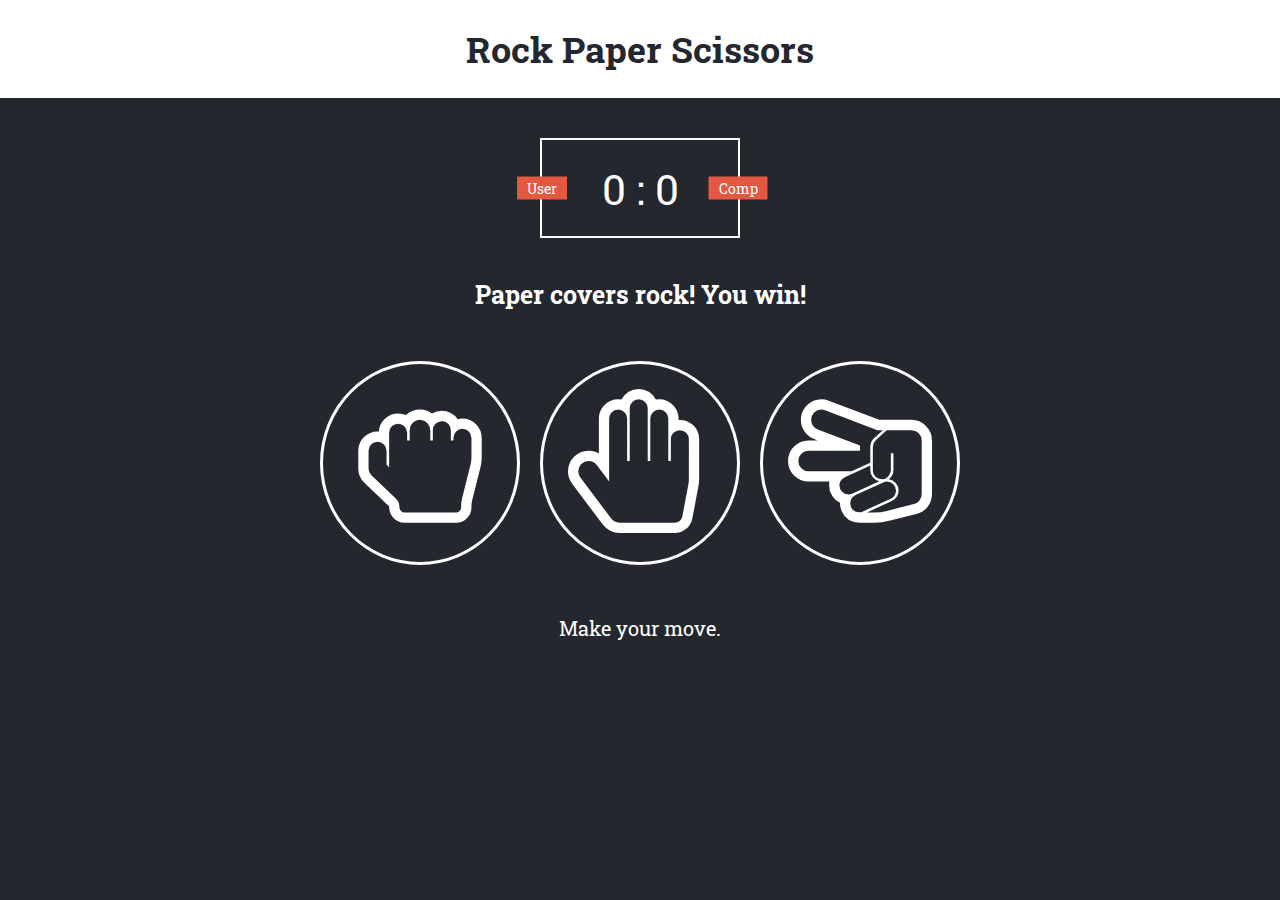
==== rock-paper-scissors/index.html @ aac28489 "added rock-paper-scissors game" ====
<!DOCTYPE html>
<html lang="en">
<head>
    <meta charset="UTF-8">
    <meta name="viewport" content="width=device-width, initial-scale=1.0">
    <meta http-equiv="X-UA-Compatible" content="ie=edge">
    <title>Rock Paper Scissors</title>
    <link href="https://fonts.googleapis.com/css?family=Roboto+Slab:400,700" rel="stylesheet">
    <link rel="stylesheet" href="styles/main.css">
</head>
<body>
    <header>
        <h1>Rock Paper Scissors</h1>
    </header>

    <main>
        <div class="score-board">
            <div class="badge user">
                User
            </div>

            <div class="badge comp">
                Comp
            </div>

            <div class="score"><span class="user-score">0</span> : <span class="comp-score">0</span></div>
        </div>

        <div class="result">
            <p>Paper covers rock! You win!</p>
        </div>

        <ul class="choises__list">
            <li class="choises__item choises__item_rock">
                <img src="images/hand-rock.svg" alt="Rock">
            </li>

            <li class="choises__item choises__item_paper">
                <img src="images/hand-paper.svg" alt="Paper">
            </li>

            <li class="choises__item choises__item_scissors">
                <img src="images/hand-scissors.svg" alt="Scissors">
            </li>
        </ul>

        <p class="action-message">
            Make your move.
        </p>
    </main>

    <script src="scripts/app.js"></script>
</body>
</html>
---- rock-paper-scissors/styles/main.css ----
* {
    margin: 0;
    padding: 0;
    box-sizing: border-box;
    font-family: 'Roboto Slab', serif;
    font-size: 16px;
}

body {
    background-color: #24272e;
}

header {
    padding: 25px;
    background-color: #fff;
}

header > h1 {
    text-align: center;
    color: #24272e;
    font-size: 36px;
    font-weight: bold;
}

.score-board {
    position: relative;
    display: block;
    margin: 40px auto;
    width: 200px;
    height: 100px;
    display: flex;
    align-items: center;
    justify-content: center;
    color: #fff;

    border: 2px solid #fff;
}

.badge {
    display: inline-block;
    background: #e25840;
    color: #fff;
    font-size: 14px;
    padding: 2px 10px;
    position: absolute;
}

.user {
    left: 0;
    top: 50%;
    transform: translate(-50%, -50%);
}

.comp {
    right: 0;
    top: 50%;
    transform: translate(50%, -50%);
}

.score,
.score * {
    font-size: 42px;
}

.result > p {
    color: #fff;
    font-size: 25px;
    text-align: center;
    font-weight: bold;
}

.choises__list {
    display: flex;
    margin: 40px auto;
    justify-content: center;

}

.choises__item {
    display: block;
    width: 200px;
    padding: 25px;
    border: 3px solid #fff;
    border-radius: 50%;
    margin: 10px;
    transition: .5s;
    cursor: pointer;
}

.choises__item:hover {
    background-color: #282424;
}

.choises__item img {
    max-width: 100%;
}

.action-message {
    text-align: center;
    color: #fff;
    font-size: 20px;
}
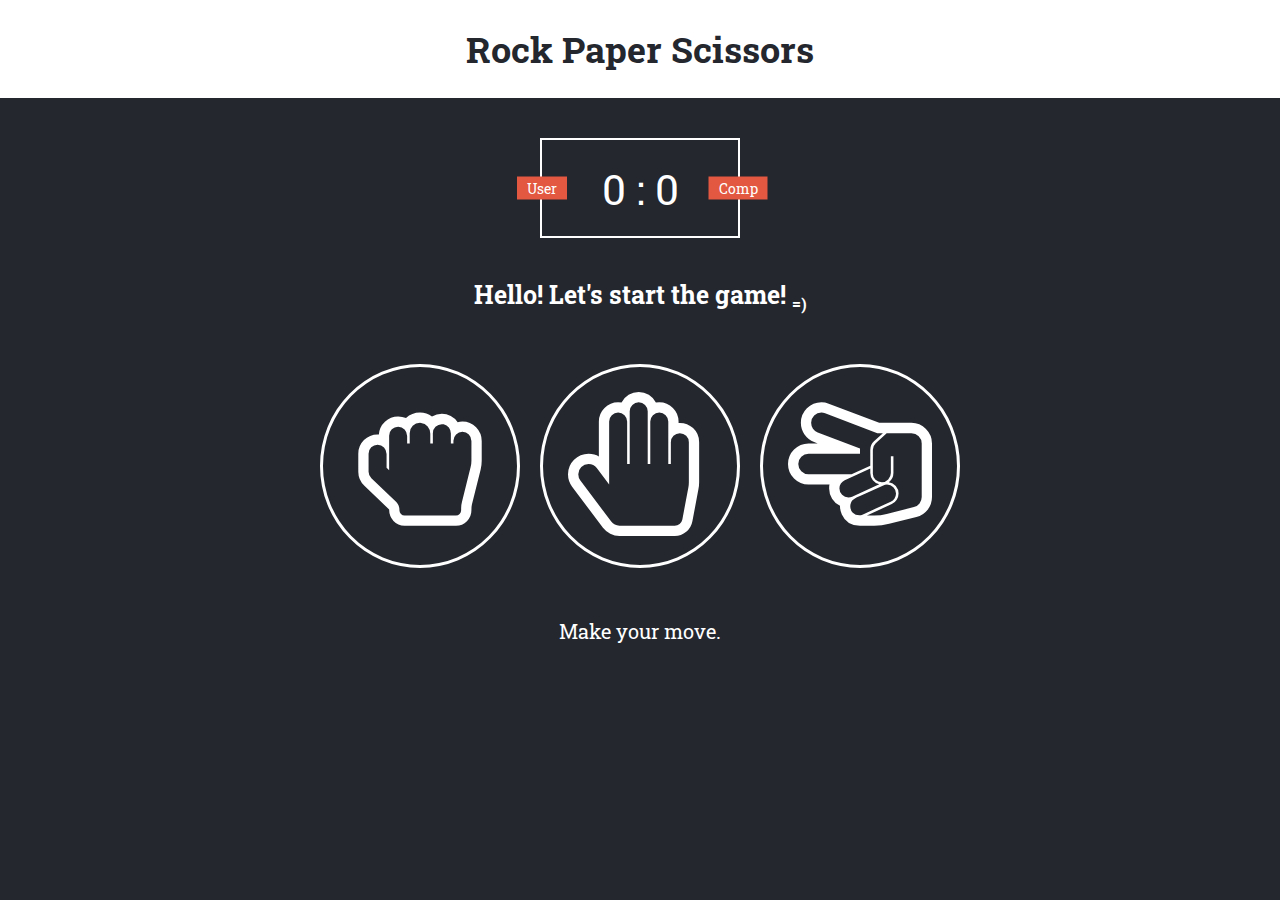
==== commit 4a42740f: "fixed animation" ====
--- a/rock-paper-scissors/index.html
+++ b/rock-paper-scissors/index.html
@@ -1,54 +1,54 @@
 <!DOCTYPE html>
 <html lang="en">
-<head>
-    <meta charset="UTF-8">
-    <meta name="viewport" content="width=device-width, initial-scale=1.0">
-    <meta http-equiv="X-UA-Compatible" content="ie=edge">
-    <title>Rock Paper Scissors</title>
-    <link href="https://fonts.googleapis.com/css?family=Roboto+Slab:400,700" rel="stylesheet">
-    <link rel="stylesheet" href="styles/main.css">
-</head>
-<body>
-    <header>
-        <h1>Rock Paper Scissors</h1>
-    </header>
+    <head>
+        <meta charset="UTF-8">
+        <meta name="viewport" content="width=device-width, initial-scale=1.0">
+        <meta http-equiv="X-UA-Compatible" content="ie=edge">
+        <title>Rock Paper Scissors</title>
+        <link href="https://fonts.googleapis.com/css?family=Roboto+Slab:400,700" rel="stylesheet">
+        <link rel="stylesheet" href="styles/main.css">
+    </head>
+    <body>
+        <header>
+            <h1>Rock Paper Scissors</h1>
+        </header>
 
-    <main>
-        <div class="score-board">
-            <div class="badge user">
-                User
+        <main>
+            <div class="score-board">
+                <div class="badge user">
+                    User
+                </div>
+
+                <div class="badge comp">
+                    Comp
+                </div>
+
+                <div class="score"><span class="user-score">0</span> : <span class="comp-score">0</span></div>
             </div>
 
-            <div class="badge comp">
-                Comp
+            <div class="result">
+                <p>Hello! Let's start the game! <sub>=)</sub></p>
             </div>
 
-            <div class="score"><span class="user-score">0</span> : <span class="comp-score">0</span></div>
-        </div>
+            <ul class="choises__list">
+                <li class="choises__item choises__item_rock" id="Rock">
+                    <img src="images/hand-rock.svg" alt="Rock">
+                </li>
 
-        <div class="result">
-            <p>Paper covers rock! You win!</p>
-        </div>
+                <li class="choises__item choises__item_paper" id="Paper">
+                    <img src="images/hand-paper.svg" alt="Paper">
+                </li>
 
-        <ul class="choises__list">
-            <li class="choises__item choises__item_rock">
-                <img src="images/hand-rock.svg" alt="Rock">
-            </li>
+                <li class="choises__item choises__item_scissors" id="Scissors">
+                    <img src="images/hand-scissors.svg" alt="Scissors">
+                </li>
+            </ul>
 
-            <li class="choises__item choises__item_paper">
-                <img src="images/hand-paper.svg" alt="Paper">
-            </li>
+            <p class="action-message">
+                Make your move.
+            </p>
+        </main>
 
-            <li class="choises__item choises__item_scissors">
-                <img src="images/hand-scissors.svg" alt="Scissors">
-            </li>
-        </ul>
-
-        <p class="action-message">
-            Make your move.
-        </p>
-    </main>
-
-    <script src="scripts/app.js"></script>
-</body>
+        <script src="scripts/app.js" defer></script>
+    </body>
 </html>